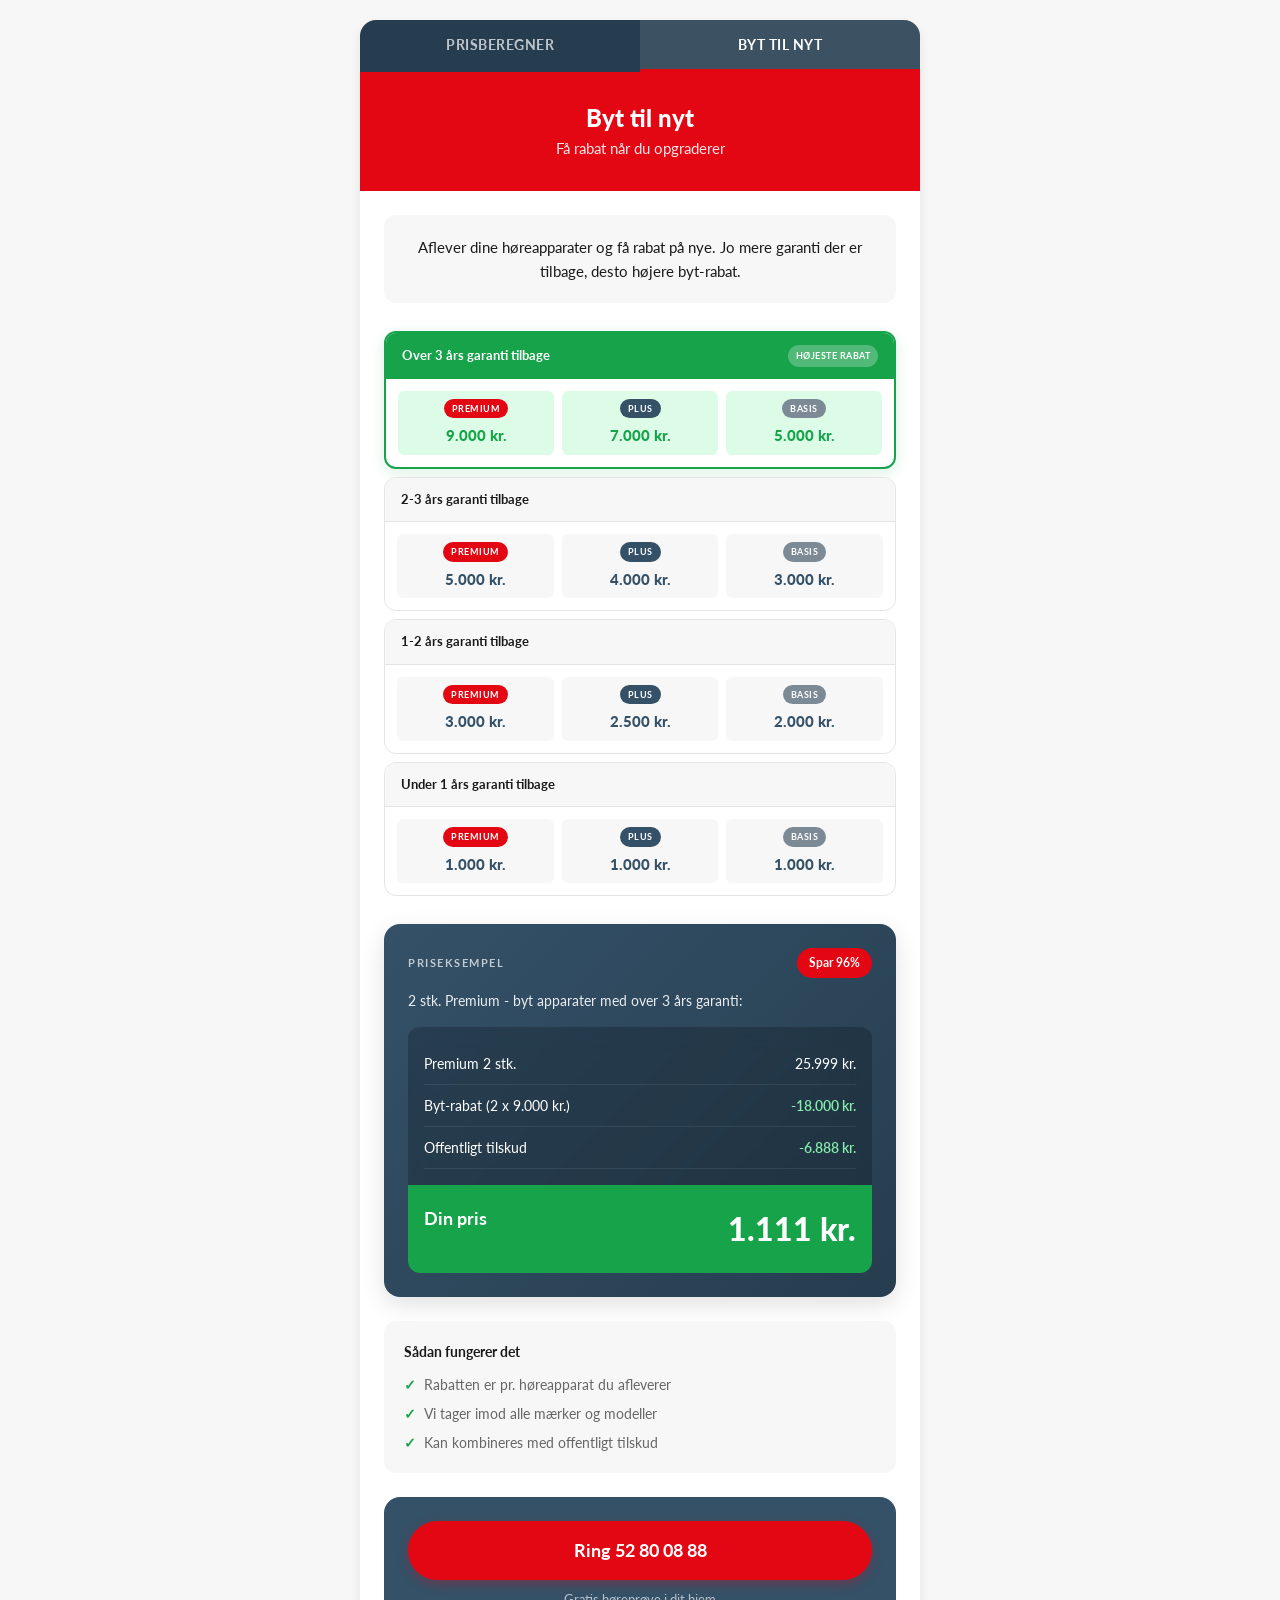
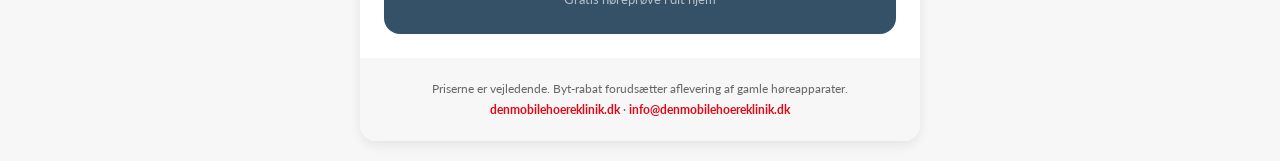
==== byt-til-nyt.html @ 6e4e813d "Add byt-til-nyt page and navigation - Add navigation menu between Prisberegner and Byt til nyt - Cre" ====
<!DOCTYPE html>
<html lang="da">
<head>
    <meta charset="UTF-8">
    <meta name="viewport" content="width=device-width, initial-scale=1.0">
    <title>Byt til Nyt | Den Mobile Høreklinik</title>
    <link rel="preconnect" href="https://fonts.googleapis.com">
    <link rel="preconnect" href="https://fonts.gstatic.com" crossorigin>
    <link rel="stylesheet" href="style.css">
</head>
<body>
    <div class="calculator-wrapper">
        <div class="calculator-container">
            <nav class="calculator-nav">
                <a href="index.html" class="nav-item">Prisberegner</a>
                <a href="byt-til-nyt.html" class="nav-item active">Byt til nyt</a>
            </nav>
            <header class="calculator-header">
                <h1>Byt til nyt</h1>
                <p>Få rabat når du opgraderer</p>
            </header>

            <div class="calculator-content">
                <div class="trade-in-intro">
                    <p>Aflever dine høreapparater og få rabat på nye. Jo mere garanti der er tilbage, desto højere byt-rabat.</p>
                </div>

                <div class="discount-cards">
                    <div class="discount-card">
                        <div class="discount-header">
                            <span class="discount-age">Over 3 års garanti tilbage</span>
                            <span class="discount-label">Højeste rabat</span>
                        </div>
                        <div class="discount-tiers">
                            <div class="discount-tier">
                                <span class="tier-badge premium">Premium</span>
                                <span class="discount-value">9.000 kr.</span>
                            </div>
                            <div class="discount-tier">
                                <span class="tier-badge plus">Plus</span>
                                <span class="discount-value">7.000 kr.</span>
                            </div>
                            <div class="discount-tier">
                                <span class="tier-badge basis">Basis</span>
                                <span class="discount-value">5.000 kr.</span>
                            </div>
                        </div>
                    </div>

                    <div class="discount-card">
                        <div class="discount-header">
                            <span class="discount-age">2-3 års garanti tilbage</span>
                        </div>
                        <div class="discount-tiers">
                            <div class="discount-tier">
                                <span class="tier-badge premium">Premium</span>
                                <span class="discount-value">5.000 kr.</span>
                            </div>
                            <div class="discount-tier">
                                <span class="tier-badge plus">Plus</span>
                                <span class="discount-value">4.000 kr.</span>
                            </div>
                            <div class="discount-tier">
                                <span class="tier-badge basis">Basis</span>
                                <span class="discount-value">3.000 kr.</span>
                            </div>
                        </div>
                    </div>

                    <div class="discount-card">
                        <div class="discount-header">
                            <span class="discount-age">1-2 års garanti tilbage</span>
                        </div>
                        <div class="discount-tiers">
                            <div class="discount-tier">
                                <span class="tier-badge premium">Premium</span>
                                <span class="discount-value">3.000 kr.</span>
                            </div>
                            <div class="discount-tier">
                                <span class="tier-badge plus">Plus</span>
                                <span class="discount-value">2.500 kr.</span>
                            </div>
                            <div class="discount-tier">
                                <span class="tier-badge basis">Basis</span>
                                <span class="discount-value">2.000 kr.</span>
                            </div>
                        </div>
                    </div>

                    <div class="discount-card">
                        <div class="discount-header">
                            <span class="discount-age">Under 1 års garanti tilbage</span>
                        </div>
                        <div class="discount-tiers">
                            <div class="discount-tier">
                                <span class="tier-badge premium">Premium</span>
                                <span class="discount-value">1.000 kr.</span>
                            </div>
                            <div class="discount-tier">
                                <span class="tier-badge plus">Plus</span>
                                <span class="discount-value">1.000 kr.</span>
                            </div>
                            <div class="discount-tier">
                                <span class="tier-badge basis">Basis</span>
                                <span class="discount-value">1.000 kr.</span>
                            </div>
                        </div>
                    </div>
                </div>

                <div class="price-example">
                    <div class="example-header">
                        <h3>Priseksempel</h3>
                        <span class="example-badge">Spar 96%</span>
                    </div>
                    <p class="example-scenario">2 stk. Premium - byt apparater med over 3 års garanti:</p>
                    <div class="example-calculation">
                        <div class="example-row">
                            <span>Premium 2 stk.</span>
                            <span>25.999 kr.</span>
                        </div>
                        <div class="example-row discount">
                            <span>Byt-rabat (2 x 9.000 kr.)</span>
                            <span>-18.000 kr.</span>
                        </div>
                        <div class="example-row discount">
                            <span>Offentligt tilskud</span>
                            <span>-6.888 kr.</span>
                        </div>
                        <div class="example-row total">
                            <span>Din pris</span>
                            <span>1.111 kr.</span>
                        </div>
                    </div>
                </div>

                <div class="trade-in-info">
                    <h3>Sådan fungerer det</h3>
                    <ul>
                        <li>Rabatten er pr. høreapparat du afleverer</li>
                        <li>Vi tager imod alle mærker og modeller</li>
                        <li>Kan kombineres med offentligt tilskud</li>
                    </ul>
                </div>

                <div class="cta-section standalone">
                    <a href="tel:52800888" class="btn-primary">
                        Ring 52 80 08 88
                    </a>
                    <p class="cta-subtext">Gratis høreprøve i dit hjem</p>
                </div>
            </div>

            <footer class="calculator-footer">
                <p>Priserne er vejledende. Byt-rabat forudsætter aflevering af gamle høreapparater.</p>
                <p><a href="https://denmobilehoereklinik.dk">denmobilehoereklinik.dk</a> · <a href="mailto:info@denmobilehoereklinik.dk">info@denmobilehoereklinik.dk</a></p>
            </footer>
        </div>
    </div>
</body>
</html>
---- style.css ----
/* Prisberegner - Den Mobile Høreklinik */
/* UX-optimeret design */

@import url('https://fonts.googleapis.com/css2?family=Lato:wght@400;700;900&display=swap');

:root {
    --primary: #e30613;
    --primary-dark: #c00510;
    --primary-light: #fef2f2;
    --navy: #345168;
    --navy-dark: #263d4f;
    --silver: #7c8a96;
    --success: #16a34a;
    --success-bg: #dcfce7;
    --text: #1a1a1a;
    --text-muted: #666666;
    --text-light: #999999;
    --border: #e5e5e5;
    --bg: #f7f7f7;
    --white: #ffffff;
    --shadow-sm: 0 1px 2px rgba(0,0,0,0.05);
    --shadow: 0 4px 12px rgba(0,0,0,0.08);
    --shadow-lg: 0 8px 24px rgba(0,0,0,0.12);
    --radius: 12px;
    --radius-lg: 16px;
    --radius-pill: 100px;
    --transition: 0.2s ease;
}

* {
    margin: 0;
    padding: 0;
    box-sizing: border-box;
}

body {
    font-family: 'Lato', -apple-system, BlinkMacSystemFont, sans-serif;
    background: var(--bg);
    color: var(--text);
    line-height: 1.5;
    min-height: 100vh;
}

.calculator-wrapper {
    padding: 20px;
    max-width: 100%;
}

.calculator-container {
    max-width: 560px;
    margin: 0 auto;
    background: var(--white);
    border-radius: var(--radius-lg);
    box-shadow: var(--shadow);
    overflow: hidden;
}

/* Navigation */
.calculator-nav {
    display: flex;
    background: var(--navy-dark);
}

.nav-item {
    flex: 1;
    padding: 14px 20px;
    text-align: center;
    color: rgba(255,255,255,0.7);
    text-decoration: none;
    font-size: 14px;
    font-weight: 700;
    text-transform: uppercase;
    letter-spacing: 0.5px;
    transition: all var(--transition);
    border-bottom: 3px solid transparent;
}

.nav-item:hover {
    color: var(--white);
    background: rgba(255,255,255,0.05);
}

.nav-item.active {
    color: var(--white);
    background: rgba(255,255,255,0.1);
    border-bottom-color: var(--primary);
}

/* Header */
.calculator-header {
    background: var(--primary);
    color: var(--white);
    padding: 32px 24px;
    text-align: center;
}

.calculator-header h1 {
    font-size: 24px;
    font-weight: 900;
    margin-bottom: 4px;
    line-height: 1.2;
}

.calculator-header p {
    font-size: 15px;
    opacity: 0.9;
}

/* Content */
.calculator-content {
    padding: 24px;
}

/* Sections */
.calculator-section {
    margin-bottom: 28px;
}

.section-header {
    display: flex;
    align-items: center;
    gap: 12px;
    margin-bottom: 16px;
}

.step-number {
    width: 28px;
    height: 28px;
    background: var(--primary);
    color: var(--white);
    border-radius: 50%;
    display: flex;
    align-items: center;
    justify-content: center;
    font-size: 14px;
    font-weight: 700;
    flex-shrink: 0;
}

.section-header h2 {
    font-size: 16px;
    font-weight: 700;
    color: var(--text);
}

/* Button Group */
.button-group {
    display: flex;
    gap: 12px;
}

.btn-option {
    flex: 1;
    padding: 16px;
    border: 2px solid var(--border);
    background: var(--white);
    border-radius: var(--radius);
    font-family: 'Lato', sans-serif;
    cursor: pointer;
    transition: all var(--transition);
    display: flex;
    flex-direction: column;
    align-items: center;
    gap: 6px;
    position: relative;
}

.btn-option:hover {
    border-color: var(--primary);
}

.btn-option.active {
    border-color: var(--primary);
    background: var(--primary);
}

.btn-option.active .btn-count,
.btn-option.active .btn-text {
    color: var(--white);
}

.btn-count {
    font-size: 28px;
    font-weight: 900;
    color: var(--primary);
    line-height: 1;
}

.btn-text {
    font-size: 14px;
    font-weight: 700;
    color: var(--text);
}

.btn-tag {
    position: absolute;
    top: -8px;
    right: -8px;
    background: var(--success);
    color: var(--white);
    font-size: 10px;
    font-weight: 700;
    padding: 4px 8px;
    border-radius: var(--radius-pill);
    text-transform: uppercase;
}

/* Price Tiers */
.price-tier-group {
    display: flex;
    flex-direction: column;
    gap: 10px;
}

.price-tier {
    display: flex;
    align-items: center;
    gap: 14px;
    padding: 16px;
    border: 2px solid var(--border);
    border-radius: var(--radius);
    cursor: pointer;
    transition: all var(--transition);
    background: var(--white);
}

.price-tier:hover {
    border-color: var(--navy);
}

.price-tier.active {
    border-color: var(--primary);
    background: var(--primary-light);
}

.price-tier input {
    display: none;
}

.tier-radio {
    width: 22px;
    height: 22px;
    border: 2px solid var(--border);
    border-radius: 50%;
    flex-shrink: 0;
    position: relative;
    transition: all var(--transition);
}

.price-tier.active .tier-radio {
    border-color: var(--primary);
}

.price-tier.active .tier-radio::after {
    content: '';
    position: absolute;
    top: 4px;
    left: 4px;
    width: 10px;
    height: 10px;
    background: var(--primary);
    border-radius: 50%;
}

.tier-content {
    flex: 1;
    min-width: 0;
}

.tier-header {
    display: flex;
    align-items: center;
    justify-content: space-between;
    gap: 12px;
    margin-bottom: 4px;
}

.tier-badge {
    padding: 4px 10px;
    border-radius: var(--radius-pill);
    font-size: 11px;
    font-weight: 700;
    text-transform: uppercase;
    letter-spacing: 0.5px;
    color: var(--white);
}

.tier-badge.basis { background: var(--silver); }
.tier-badge.plus { background: var(--navy); }
.tier-badge.premium { background: var(--primary); }

.tier-price {
    font-size: 15px;
    font-weight: 700;
    color: var(--text);
    white-space: nowrap;
}

.tier-description {
    font-size: 13px;
    color: var(--text-muted);
}

/* Subsidy Cards */
.subsidy-cards {
    display: flex;
    flex-direction: column;
    gap: 10px;
}

.subsidy-card {
    background: var(--bg);
    border-radius: var(--radius);
    padding: 14px 16px;
    transition: all var(--transition);
    border: 2px solid transparent;
}

.subsidy-card.active {
    background: var(--success-bg);
    border-color: var(--success);
}

.subsidy-card .subsidy-toggle {
    float: right;
    margin-left: 12px;
}

.subsidy-info {
    display: flex;
    align-items: baseline;
    justify-content: space-between;
    gap: 12px;
    margin-bottom: 2px;
}

.subsidy-title {
    font-size: 14px;
    font-weight: 700;
    color: var(--text);
}

.subsidy-amount {
    font-size: 14px;
    font-weight: 700;
    color: var(--success);
}

.subsidy-amount.addon-price {
    color: var(--text-muted);
}

.subsidy-card.addon.active {
    background: var(--primary-light);
    border-color: var(--primary);
}

.subsidy-card.addon.active .addon-price {
    color: var(--primary);
}

.subsidy-hint {
    display: block;
    font-size: 12px;
    color: var(--text-muted);
    margin-top: 2px;
}

/* Toggle Switch */
.subsidy-toggle {
    position: relative;
    display: inline-block;
    width: 48px;
    height: 28px;
}

.subsidy-toggle input {
    opacity: 0;
    width: 0;
    height: 0;
}

.toggle-slider {
    position: absolute;
    cursor: pointer;
    top: 0;
    left: 0;
    right: 0;
    bottom: 0;
    background: var(--border);
    transition: var(--transition);
    border-radius: 28px;
}

.toggle-slider::before {
    content: '';
    position: absolute;
    height: 22px;
    width: 22px;
    left: 3px;
    bottom: 3px;
    background: var(--white);
    transition: var(--transition);
    border-radius: 50%;
    box-shadow: var(--shadow-sm);
}

.subsidy-toggle input:checked + .toggle-slider {
    background: var(--success);
}

.subsidy-toggle input:checked + .toggle-slider::before {
    transform: translateX(20px);
}

/* Subsidy Options */
.subsidy-options {
    display: none;
    margin-top: 12px;
    padding-top: 12px;
    border-top: 1px solid rgba(0,0,0,0.1);
}

.subsidy-options.visible {
    display: block;
}

.subsidy-options select {
    width: 100%;
    padding: 10px 12px;
    border: 2px solid var(--border);
    border-radius: var(--radius);
    font-family: 'Lato', sans-serif;
    font-size: 14px;
    background: var(--white);
    cursor: pointer;
}

.subsidy-options select:focus {
    outline: none;
    border-color: var(--primary);
}

/* Supplement Slider */
.supplement-slider-label {
    display: flex;
    flex-direction: column;
    gap: 8px;
}

.supplement-slider-label > span:first-child {
    font-size: 14px;
    color: var(--text);
}

.supplement-slider-label strong {
    color: var(--primary);
}

.supplement-slider-label input[type="range"] {
    width: 100%;
    height: 8px;
    border-radius: 4px;
    background: var(--border);
    outline: none;
    -webkit-appearance: none;
}

.supplement-slider-label input[type="range"]::-webkit-slider-thumb {
    -webkit-appearance: none;
    width: 24px;
    height: 24px;
    border-radius: 50%;
    background: var(--primary);
    cursor: pointer;
    box-shadow: var(--shadow);
}

.slider-hint {
    font-size: 12px;
    color: var(--text-muted);
}

/* Result Section */
.result-section {
    margin-top: 8px;
}

.result-card {
    background: var(--navy);
    border-radius: var(--radius-lg);
    padding: 24px;
    color: var(--white);
    transition: background 0.3s ease;
}

.result-card.mood-great {
    background: linear-gradient(135deg, var(--navy) 0%, #2d6a4f 100%);
}

.result-header {
    margin-bottom: 20px;
    text-align: center;
}

.result-header h3 {
    font-size: 14px;
    font-weight: 700;
    text-transform: uppercase;
    letter-spacing: 1px;
    opacity: 0.8;
}

/* Price Comparison */
.price-comparison {
    display: flex;
    align-items: center;
    justify-content: center;
    gap: 16px;
    margin-bottom: 16px;
}

.original-price,
.final-price {
    text-align: center;
}

.original-price .label,
.final-price .label {
    display: block;
    font-size: 12px;
    opacity: 0.8;
    margin-bottom: 4px;
    text-transform: uppercase;
    letter-spacing: 0.5px;
}

.original-price .value {
    font-size: 18px;
    font-weight: 400;
    text-decoration: line-through;
    opacity: 0.6;
}

.final-price .value {
    font-size: 32px;
    font-weight: 900;
    color: var(--white);
}

.price-comparison .arrow {
    font-size: 24px;
    opacity: 0.5;
}

/* Price Animation */
@keyframes priceUpdate {
    0% { transform: scale(1); }
    50% { transform: scale(1.05); }
    100% { transform: scale(1); }
}

.price-updated {
    animation: priceUpdate 0.3s ease;
}

/* Savings Banner */
.savings-banner {
    display: flex;
    align-items: center;
    justify-content: center;
    gap: 12px;
    background: rgba(255,255,255,0.15);
    border-radius: var(--radius);
    padding: 12px 16px;
    margin-bottom: 20px;
}

.savings-text {
    font-size: 14px;
}

.savings-text strong {
    font-weight: 900;
}

.savings-percent {
    background: var(--success);
    color: var(--white);
    font-size: 12px;
    font-weight: 700;
    padding: 4px 10px;
    border-radius: var(--radius-pill);
}

/* Price Details */
.price-details {
    border-top: 1px solid rgba(255,255,255,0.15);
    padding-top: 16px;
    margin-bottom: 20px;
}

.details-toggle {
    width: 100%;
    background: none;
    border: none;
    color: var(--white);
    font-family: 'Lato', sans-serif;
    font-size: 13px;
    font-weight: 400;
    display: flex;
    align-items: center;
    justify-content: center;
    gap: 8px;
    cursor: pointer;
    opacity: 0.8;
    padding: 8px;
    transition: opacity var(--transition);
}

.details-toggle:hover {
    opacity: 1;
}

.details-toggle .toggle-icon {
    transition: transform var(--transition);
}

.details-toggle.open .toggle-icon {
    transform: rotate(180deg);
}

.details-content {
    display: none;
    margin-top: 16px;
}

.details-content.visible {
    display: block;
}

.detail-row {
    display: flex;
    justify-content: space-between;
    padding: 8px 0;
    font-size: 13px;
    border-bottom: 1px solid rgba(255,255,255,0.08);
}

.detail-row:last-child {
    border-bottom: none;
}

.detail-row.subsidy span:last-child {
    color: #90EE90;
}

/* CTA Section */
.cta-section {
    text-align: center;
}

.btn-primary {
    display: inline-flex;
    align-items: center;
    justify-content: center;
    gap: 10px;
    width: 100%;
    padding: 16px 24px;
    background: var(--primary);
    border: none;
    color: var(--white);
    text-decoration: none;
    border-radius: var(--radius-pill);
    font-family: 'Lato', sans-serif;
    font-size: 18px;
    font-weight: 700;
    transition: all var(--transition);
    box-shadow: 0 4px 12px rgba(227, 6, 19, 0.3);
}

.btn-primary:hover {
    transform: translateY(-2px);
    box-shadow: 0 6px 16px rgba(227, 6, 19, 0.4);
}

.cta-subtext {
    margin-top: 10px;
    font-size: 13px;
    opacity: 0.8;
}

/* Footer */
.calculator-footer {
    padding: 20px 24px;
    background: var(--bg);
    text-align: center;
    font-size: 12px;
    color: var(--text-muted);
    line-height: 1.8;
}

.calculator-footer a {
    color: var(--primary);
    text-decoration: none;
    font-weight: 700;
}

/* Responsive */
@media (max-width: 480px) {
    .calculator-wrapper {
        padding: 12px;
    }

    .calculator-header {
        padding: 24px 20px;
    }

    .calculator-header h1 {
        font-size: 22px;
    }

    .calculator-content {
        padding: 20px;
    }

    .button-group {
        gap: 10px;
    }

    .btn-option {
        padding: 14px 10px;
    }

    .price-tier {
        padding: 14px;
    }

    .tier-header {
        flex-direction: column;
        align-items: flex-start;
        gap: 6px;
    }

    .final-price .value {
        font-size: 28px;
    }

    .result-card {
        padding: 20px;
    }

    .price-comparison {
        flex-direction: column;
        gap: 8px;
    }

    .price-comparison .arrow {
        transform: rotate(90deg);
    }
}

/* Smooth transitions for all interactive elements */
button, a, input, select, label {
    transition: all var(--transition);
}

/* Focus states */
*:focus-visible {
    outline: 3px solid var(--primary);
    outline-offset: 2px;
}

/* Tooltips */
.tooltip {
    position: relative;
    display: inline-flex;
    align-items: center;
    margin-left: 6px;
}

.tooltip-icon {
    display: inline-flex;
    align-items: center;
    justify-content: center;
    width: 18px;
    height: 18px;
    background: var(--border);
    color: var(--text-muted);
    border-radius: 50%;
    font-size: 11px;
    font-weight: 700;
    cursor: help;
    transition: all var(--transition);
}

.tooltip:hover .tooltip-icon {
    background: var(--navy);
    color: var(--white);
}

.tooltip-text {
    position: absolute;
    bottom: calc(100% + 10px);
    left: 50%;
    transform: translateX(-50%);
    background: var(--navy);
    color: var(--white);
    padding: 12px 14px;
    border-radius: var(--radius);
    font-size: 13px;
    font-weight: 400;
    line-height: 1.5;
    width: 260px;
    box-shadow: var(--shadow-lg);
    opacity: 0;
    visibility: hidden;
    transition: all var(--transition);
    z-index: 100;
    text-align: left;
}

.tooltip-text::after {
    content: '';
    position: absolute;
    top: 100%;
    left: 50%;
    transform: translateX(-50%);
    border: 8px solid transparent;
    border-top-color: var(--navy);
}

.tooltip:hover .tooltip-text {
    opacity: 1;
    visibility: visible;
}

/* Tooltip positioning fix for cards near edges */
@media (max-width: 480px) {
    .tooltip-text {
        width: 220px;
        left: auto;
        right: -10px;
        transform: none;
    }

    .tooltip-text::after {
        left: auto;
        right: 18px;
        transform: none;
    }
}

/* Trade-in Page */
.trade-in-intro {
    text-align: center;
    margin-bottom: 28px;
    padding: 20px;
    background: var(--bg);
    border-radius: var(--radius);
    color: var(--text);
    font-size: 15px;
    line-height: 1.6;
}

.price-table-wrapper {
    margin-bottom: 24px;
}

.price-table {
    width: 100%;
    border-collapse: collapse;
    font-size: 15px;
}

.price-table th,
.price-table td {
    padding: 14px 16px;
    text-align: center;
    border-bottom: 1px solid var(--border);
}

.price-table th {
    background: var(--bg);
    font-weight: 700;
    color: var(--text);
    text-transform: uppercase;
    font-size: 12px;
    letter-spacing: 0.5px;
}

.price-table th:first-child,
.price-table td:first-child {
    text-align: left;
}

.price-table tbody tr:hover {
    background: var(--bg);
}

.price-table td {
    font-weight: 700;
    color: var(--text);
}

.price-table .addon-row {
    background: var(--bg);
}

.price-table .addon-row td {
    color: var(--text-muted);
    font-weight: 400;
}

.trade-in-info {
    background: var(--bg);
    border-radius: var(--radius);
    padding: 20px;
    margin-bottom: 24px;
}

.trade-in-info h3 {
    font-size: 14px;
    font-weight: 700;
    margin-bottom: 12px;
    color: var(--text);
}

.trade-in-info ul {
    list-style: none;
    margin: 0;
    padding: 0;
}

.trade-in-info li {
    position: relative;
    padding-left: 20px;
    margin-bottom: 8px;
    font-size: 14px;
    color: var(--text-muted);
}

.trade-in-info li::before {
    content: '✓';
    position: absolute;
    left: 0;
    color: var(--success);
    font-weight: 700;
}

.trade-in-info li:last-child {
    margin-bottom: 0;
}

.cta-section.standalone {
    text-align: center;
    padding: 24px;
    background: var(--navy);
    border-radius: var(--radius-lg);
    color: var(--white);
}

.cta-section.standalone .cta-subtext {
    color: rgba(255,255,255,0.8);
}

/* Discount Cards */
.discount-cards {
    display: flex;
    flex-direction: column;
    gap: 8px;
    margin-bottom: 28px;
}

.discount-card {
    background: var(--white);
    border-radius: var(--radius);
    overflow: hidden;
    border: 1px solid var(--border);
    transition: all var(--transition);
}

.discount-card:hover {
    border-color: var(--navy);
}

.discount-card:first-child {
    border: 2px solid var(--success);
    box-shadow: 0 4px 16px rgba(22, 163, 74, 0.15);
}

.discount-card.muted {
    opacity: 0.5;
}

.discount-header {
    display: flex;
    justify-content: space-between;
    align-items: center;
    padding: 12px 16px;
    background: var(--bg);
    border-bottom: 1px solid var(--border);
}

.discount-card:first-child .discount-header {
    background: var(--success);
    border-bottom: none;
}

.discount-card:first-child .discount-age {
    color: var(--white);
}

.discount-age {
    font-size: 13px;
    font-weight: 700;
    color: var(--text);
}

.discount-label {
    font-size: 9px;
    font-weight: 700;
    text-transform: uppercase;
    letter-spacing: 0.5px;
    color: var(--white);
    background: rgba(255,255,255,0.25);
    padding: 4px 8px;
    border-radius: var(--radius-pill);
}

.discount-tiers {
    display: flex;
    padding: 12px;
    gap: 8px;
}

.discount-tier {
    flex: 1;
    display: flex;
    flex-direction: column;
    align-items: center;
    gap: 6px;
    padding: 8px 6px;
    background: var(--bg);
    border-radius: 6px;
}

.discount-card:first-child .discount-tier {
    background: var(--success-bg);
}

.discount-card:first-child .discount-value {
    color: var(--success);
}

.discount-value {
    font-size: 15px;
    font-weight: 900;
    color: var(--navy);
}

.discount-tier .tier-badge {
    font-size: 9px;
    padding: 3px 8px;
}

/* Price Example */
.price-example {
    background: linear-gradient(135deg, var(--navy) 0%, var(--navy-dark) 100%);
    border-radius: var(--radius-lg);
    padding: 24px;
    margin-bottom: 24px;
    color: var(--white);
    box-shadow: var(--shadow-lg);
}

.example-header {
    display: flex;
    justify-content: space-between;
    align-items: center;
    margin-bottom: 12px;
}

.price-example h3 {
    font-size: 11px;
    font-weight: 700;
    text-transform: uppercase;
    letter-spacing: 1.5px;
    opacity: 0.7;
    margin: 0;
}

.example-badge {
    background: var(--primary);
    color: var(--white);
    font-size: 12px;
    font-weight: 700;
    padding: 6px 12px;
    border-radius: var(--radius-pill);
}

.example-scenario {
    font-size: 14px;
    margin-bottom: 16px;
    line-height: 1.5;
    opacity: 0.9;
}

.example-calculation {
    background: rgba(0,0,0,0.2);
    border-radius: var(--radius);
    padding: 16px;
    backdrop-filter: blur(10px);
}

.example-row {
    display: flex;
    justify-content: space-between;
    padding: 10px 0;
    font-size: 14px;
    border-bottom: 1px solid rgba(255,255,255,0.08);
}

.example-row:last-child {
    border-bottom: none;
}

.example-row.discount span:last-child {
    color: #86efac;
    font-weight: 600;
}

.example-row.total {
    font-weight: 700;
    font-size: 18px;
    padding: 20px 16px;
    margin: 16px -16px -16px -16px;
    background: var(--success);
    border-radius: 0 0 var(--radius) var(--radius);
    border-top: none;
    border-bottom: none;
}

.example-row.total span:last-child {
    color: var(--white);
    font-size: 32px;
    font-weight: 900;
}
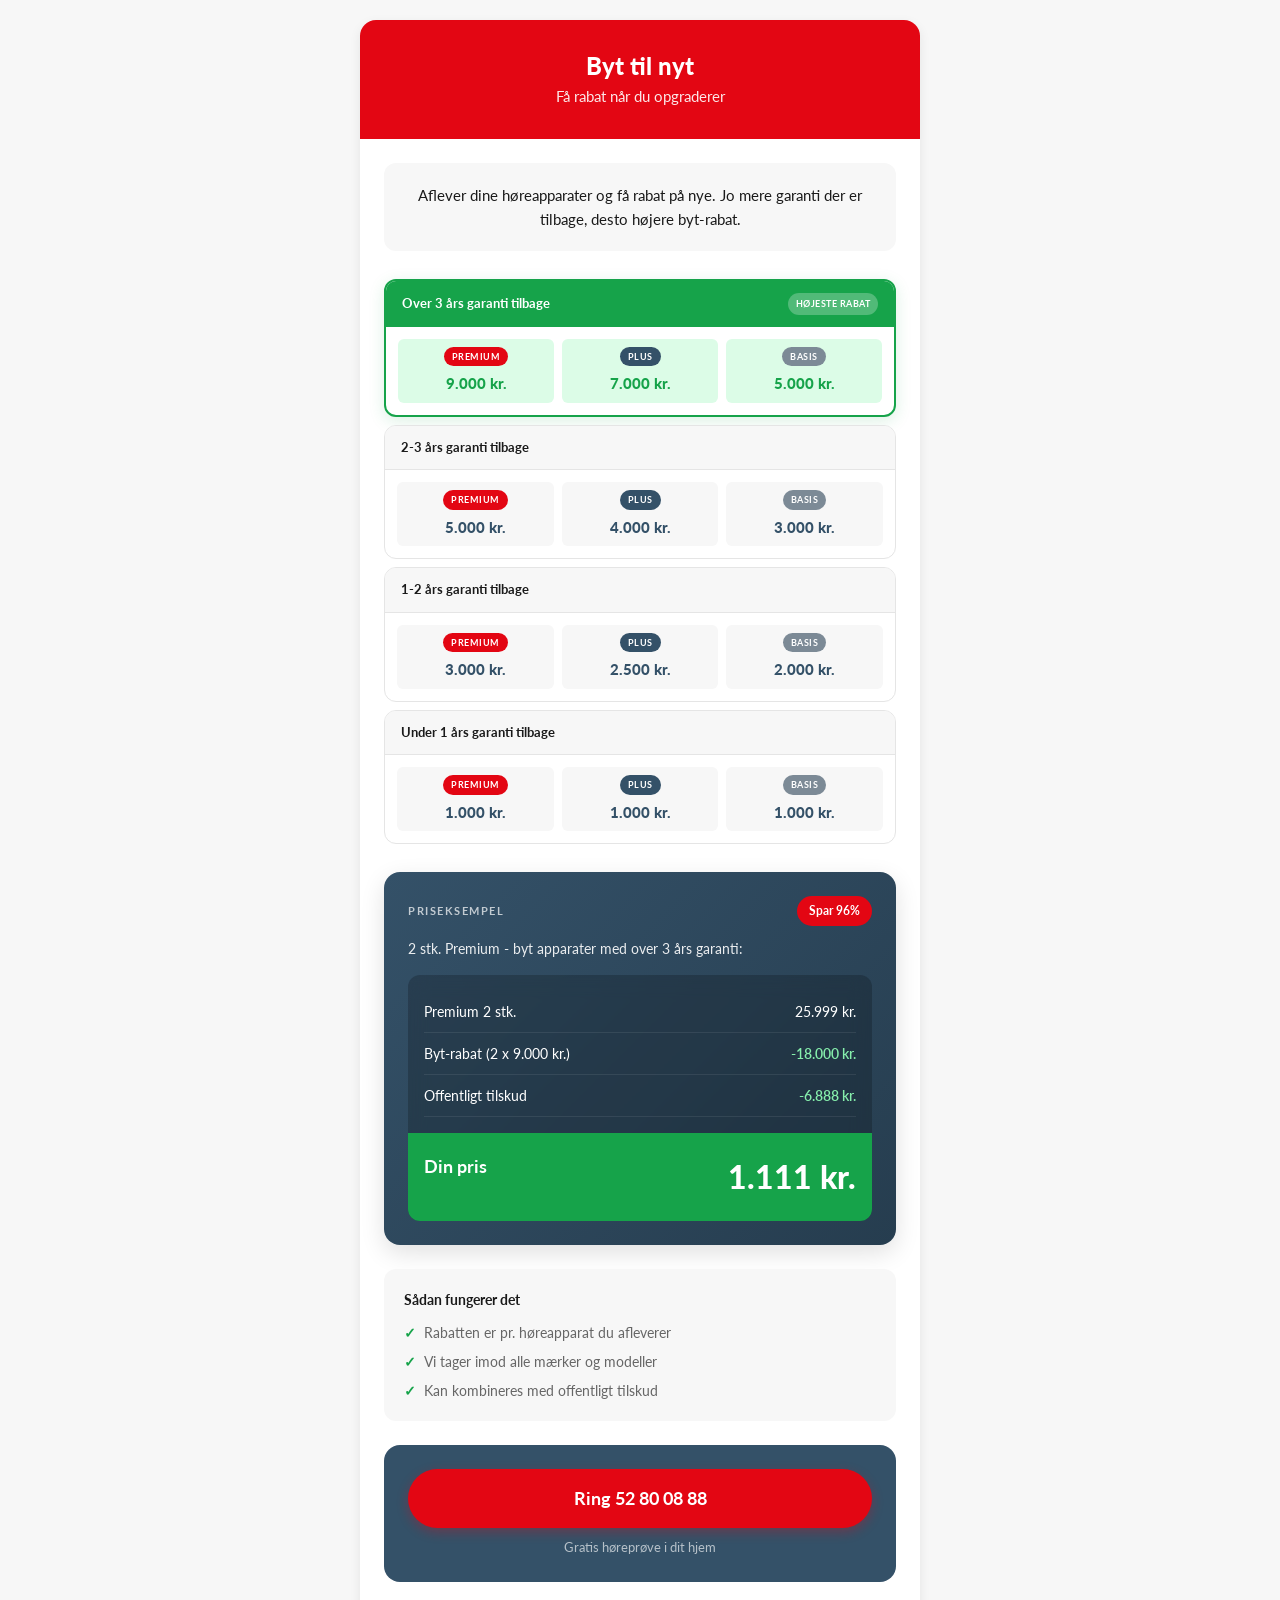
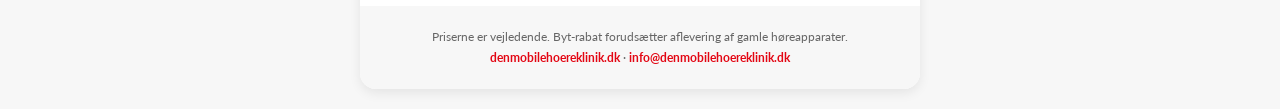
==== commit 2f5fc648: "Hide calculator navigation per customer request Co-Authored-By: Claude Opus 4.7 (1M context) <norepl" ====
--- a/byt-til-nyt.html
+++ b/byt-til-nyt.html
@@ -11,10 +11,12 @@
 <body>
     <div class="calculator-wrapper">
         <div class="calculator-container">
+            <!-- Navigation skjult midlertidigt efter kundeønske - fjern kommentartegn for at aktivere igen
             <nav class="calculator-nav">
                 <a href="index.html" class="nav-item">Prisberegner</a>
                 <a href="byt-til-nyt.html" class="nav-item active">Byt til nyt</a>
             </nav>
+            -->
             <header class="calculator-header">
                 <h1>Byt til nyt</h1>
                 <p>Få rabat når du opgraderer</p>
